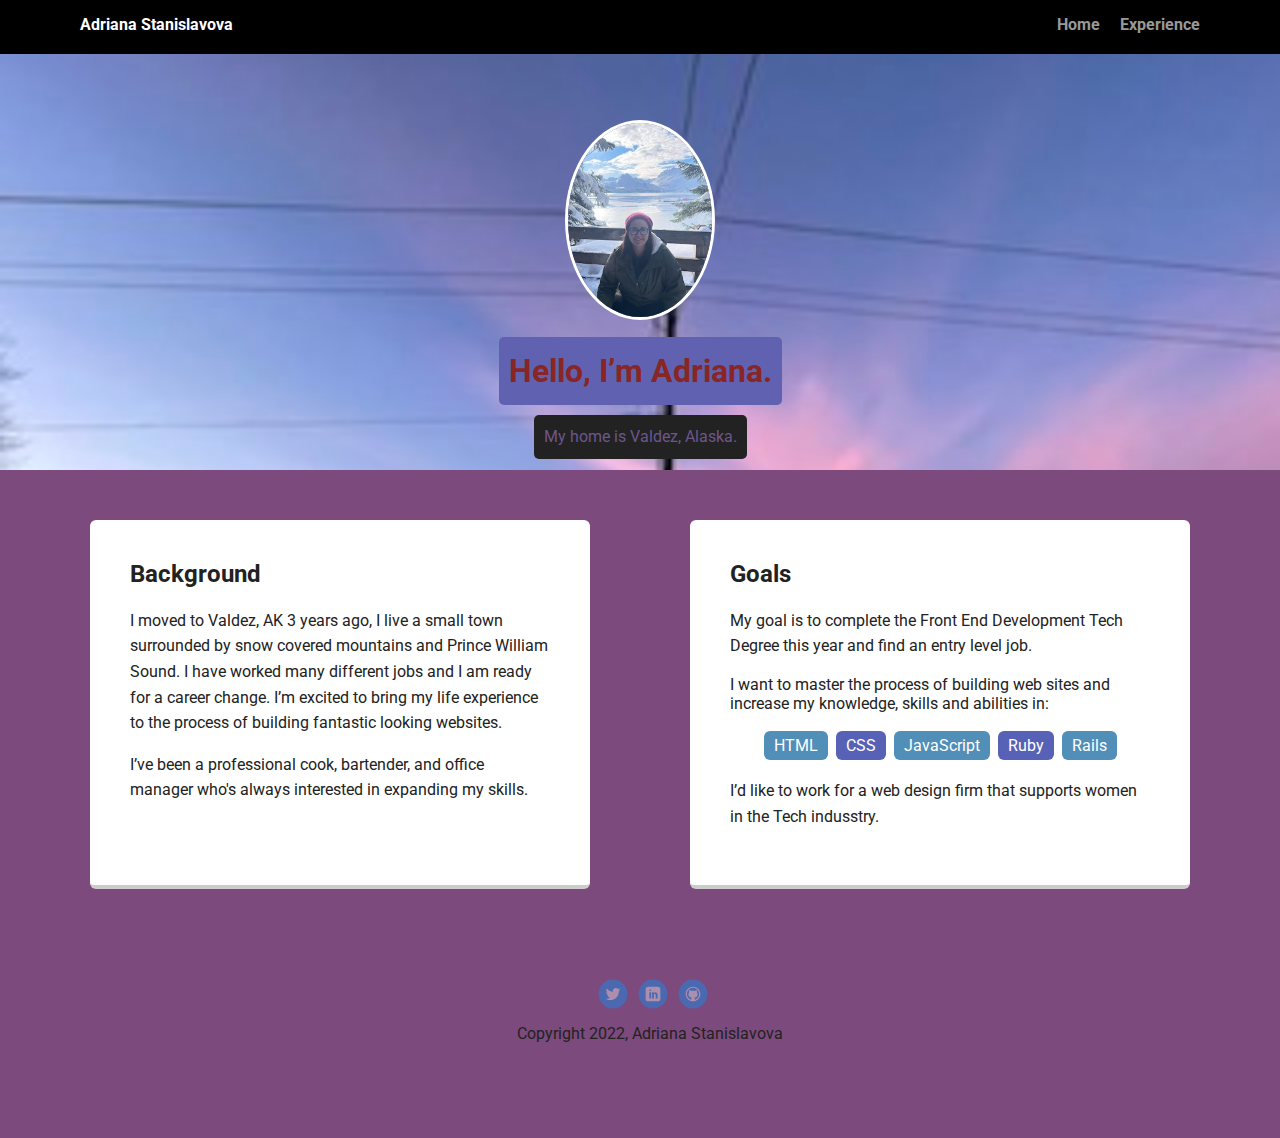
==== index.html @ 8491193b "added project files" ====
<!doctype html>
<html lang="en">
<head>
  <meta charset="utf-8">
  <title>Adriana's Profile</title>
  <meta name="viewport" content="width=device-width, initial-scale=1.0">
  <link rel="stylesheet" href="styles.css">
  <link href="https://fonts.googleapis.com/css?family=Muli%7CRoboto:400,300,500,700,900" rel="stylesheet"></head>
  <body>

    <div class="main-nav">
        <ul class="nav">
          <li class="name">Adriana Stanislavova</li>
          <li><a href="index.html">Home</a></li>
          <li><a href="experience.html">Experience</a></li>
        </ul>
    </div>

    <header>
      <img src="images/mountains.JPG" alt="Adriana on a snowmachine" class="profile-image">
      <h1 class="tag name">Hello, I’m Adriana.</h1>
      <p class="tag location">My home is Valdez, Alaska.</p>
    </header>

    <main class="flex">
      <div class="card">
        <h2>Background</h2>
        <p> I moved to Valdez, AK 3 years ago, I live a small town surrounded by snow covered mountains and Prince William Sound.
            I have worked many different jobs and I am ready for a career change.
          I’m excited to bring my life experience to the process of building fantastic looking websites.</p>

        <p>I’ve been a professional cook, bartender, and office manager who's always interested in expanding my skills.</p>
      </div>

      <div class="card">
        <h2>Goals</h2>
        <p>My goal is to complete the Front End Development Tech Degree this year and find an entry level job.</p>
        <p></p>I want to master the process of building web sites and increase my knowledge, skills and abilities in:</p>
        <ul class="skills">
          <li>HTML</li>
          <li>CSS</li>
          <li>JavaScript</li>
          <li>Ruby</li>
          <li>Rails</li>
        </ul>
        <p>I’d like to work for a web design firm that supports women in the Tech indusstry.</p>
      </div>

    </main>
    <footer>
      <ul>
        <li><a href="https://twitter.com/Adrianainak" class="social twitter">Twitter</a></li>
        <li><a href="https://www.linkedin.com/in/adriana-stanislavova-a9824839/" class="social linkedin">LinkedIn</a></li>
        <li><a href="https://github.com/adrianainak" class="social github">Github</a></li>
      </ul>
      <p class="copyright">Copyright 2022, Adriana Stanislavova</p>
    </footer>
  </body>
  </html>
---- styles.css ----
/* Global Layout Set-up */
* { 
  box-sizing: border-box;
}
  
body {
  margin: 0;
  padding: 0;
  text-align: center;
  font-family: 'Roboto', sans-serif;
  color: #222;
  background: #7c4a7c;
}
/* Link Styles */

a {
  text-decoration: none;
  color: #999;
}
a:hover {
  color: #6633ff;
}

/* Section Styles */

.main-nav {
  width: 100%;
  background: black;
  min-height: 30px;
  padding: 10px;
  position: fixed;
  text-align: center;
}
.nav {
  display: flex;
  justify-content: space-around;
  font-weight: 700;
  list-style-type: none;
  margin: 0 auto;
  padding: 0;
}

.nav .name {
    display: block;
    margin-right: auto;
    color: white;
}
.nav li {
  padding: 5px 10px 10px 10px;
}
.nav a {
  transition: all .5s;
}
.nav a:hover {
  color: white
}

header {
  text-align: center;
  background: url('images/valdez.jpeg') no-repeat top center ;
  background-size: cover;
  overflow: hidden;
  padding-top: 80px;
}
header {
  line-height: 1.5;
}
header .profile-image {
  margin-top: 40px;
  width: 150px;
  height: 200px;
  border-radius: 50%;
  border: 3px solid white;
  transition: all .5s;
}
header .profile-image:hover {
  transform: scale(1.2) rotate(15deg);
}
.tag {
  background-color: #6062b1;
  color: rgb(136, 38, 38);
  padding: 10px;
  border-radius: 5px;
  display: table;
  margin: 10px auto;
} 
.location {
  background-color: #222;
  color: rgb(109, 86, 139);
}
.card {
  margin: 30px;
  padding: 20px 40px 40px;
  max-width: 500px;
  text-align: left;
  background: #fff;
  border-bottom: 4px solid #ccc;
  border-radius: 6px;
  transition: all .5s;
}
.card:hover {
  border-color: #ff99ff;
}

ul.skills {
  padding: 0;
  text-align: center;
}

.skills li {
  border-radius: 6px;
  display: inline-block;
  background: #5761b6;
  color: white;
  padding: 5px 10px;
  margin: 2px;
}

.skills li:nth-child(odd) {
  background: #518eb8;
}

footer {
  width: 100%;
  min-height: 30px;
  padding: 20px 0 40px 20px;
}

footer .copyright {
  top: -8px;
  font-size: .75em;
}

footer ul {
  list-style-type: none;
  margin: 0;
  padding: 0;
}

footer ul li {
  display: inline-block;
}

a.social {
  display: inline-block;
  text-indent: -9999px;
  margin-left: 5px;
  width: 30px;
  height: 30px;
  background-size: 30px 30px;
  opacity: .4;
  transition: all .5s;
}
a.twitter {
  background-image: url(images/twitter.svg);
}
a.linkedin {
  background-image: url(images/linkedin.svg);
}
a.github {
  background-image: url(images/github.svg);
}
a.social:hover {
  opacity: 1;
}
.clearfix {
  clear: both;
}

/* Styles for larger screens */
@media screen and (min-width: 720px) {
  
  .flex {
      display: -ms-flexbox;      /* TWEENER - IE 10 */
      display: flex; 
      max-width: 1200px;
      -ms-flex-pack: distribute;
      justify-content: space-around;
      margin: 0 auto;
  }

  header {
    min-height: 470px;
  }

  .nav {
    max-width: 1200px;
    padding: 0 30px;
  }


  main {
    padding-top: 20px;
  }

  main p {
    line-height: 1.6em;
  }

  footer {
    font-size: 1.3em;
    max-width: 1200px;
    margin: 40px auto;
  }

}
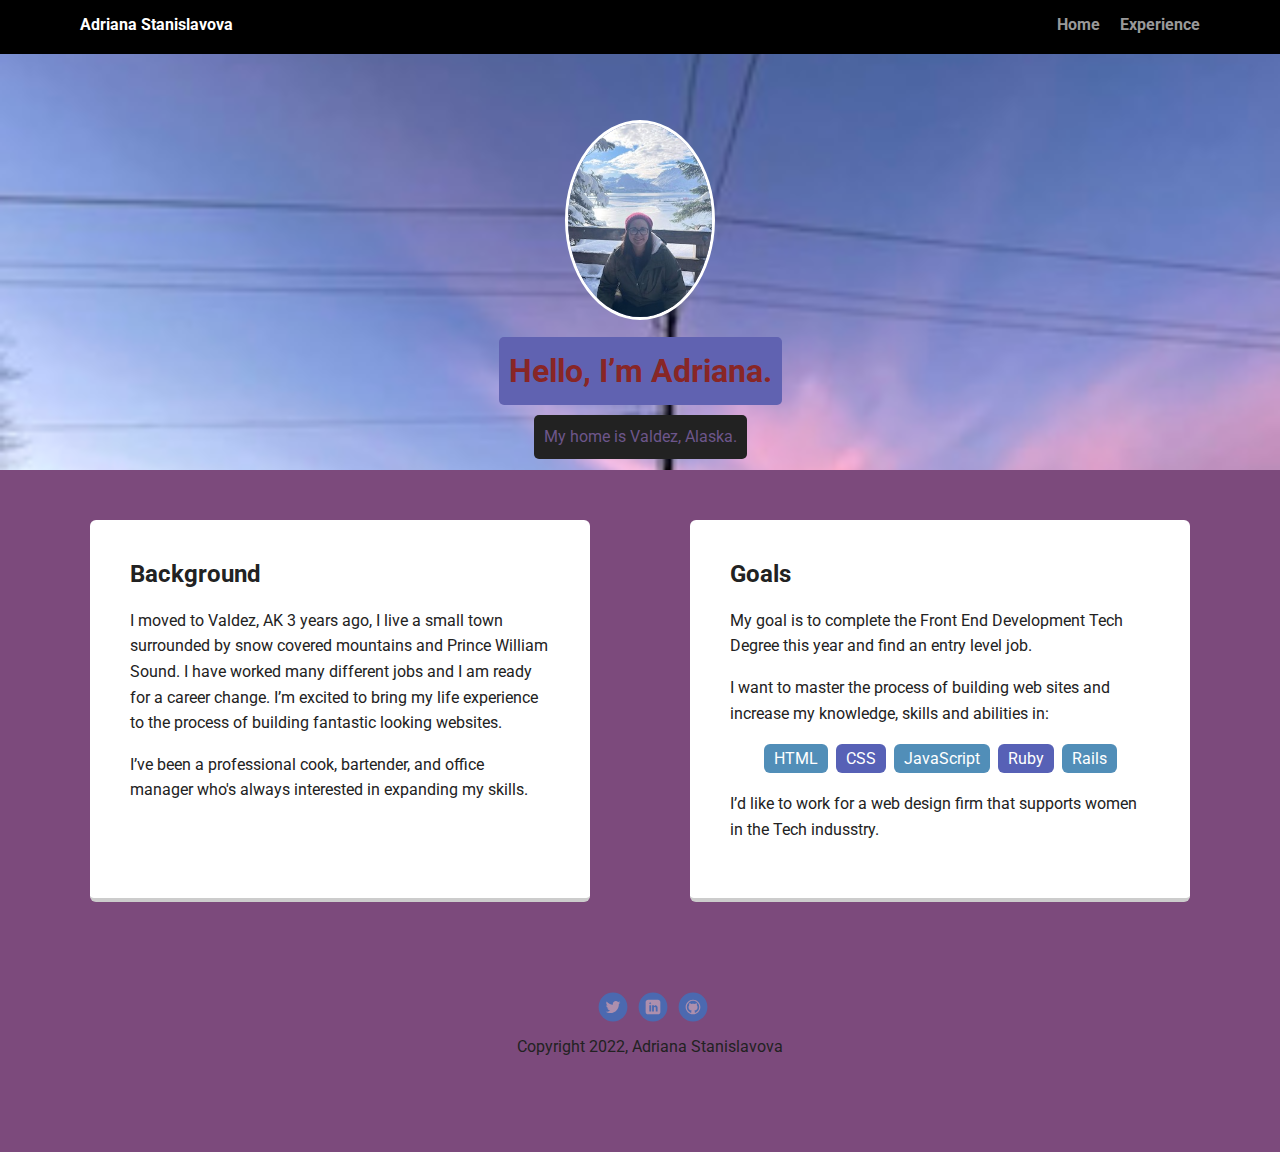
==== commit 9ff7fa58: "Update index.html" ====
--- a/index.html
+++ b/index.html
@@ -35,7 +35,7 @@
       <div class="card">
         <h2>Goals</h2>
         <p>My goal is to complete the Front End Development Tech Degree this year and find an entry level job.</p>
-        <p></p>I want to master the process of building web sites and increase my knowledge, skills and abilities in:</p>
+        <p>I want to master the process of building web sites and increase my knowledge, skills and abilities in:</p>
         <ul class="skills">
           <li>HTML</li>
           <li>CSS</li>
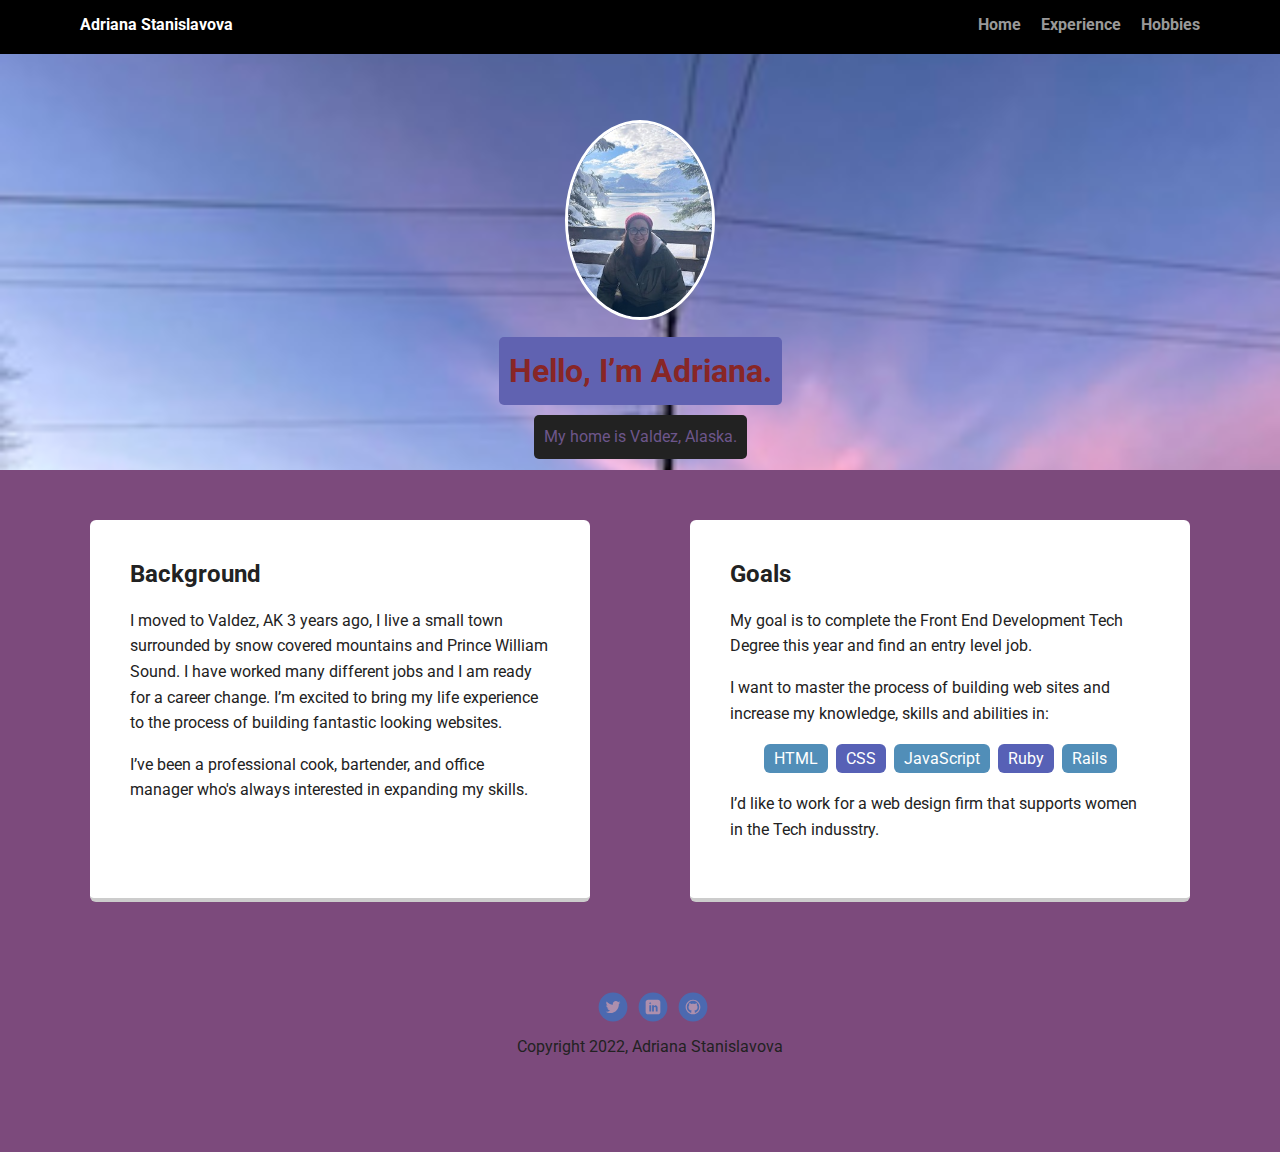
==== commit c928bf1e: "added hobbies.html" ====
--- a/index.html
+++ b/index.html
@@ -13,11 +13,12 @@
           <li class="name">Adriana Stanislavova</li>
           <li><a href="index.html">Home</a></li>
           <li><a href="experience.html">Experience</a></li>
+          <li><a href="hobbies.html">Hobbies</a></li>
         </ul>
     </div>
 
     <header>
-      <img src="images/mountains.JPG" alt="Adriana on a snowmachine" class="profile-image">
+      <img src="images/mountains.JPG" alt="Adriana in front of a mountain." class="profile-image">
       <h1 class="tag name">Hello, I’m Adriana.</h1>
       <p class="tag location">My home is Valdez, Alaska.</p>
     </header>
